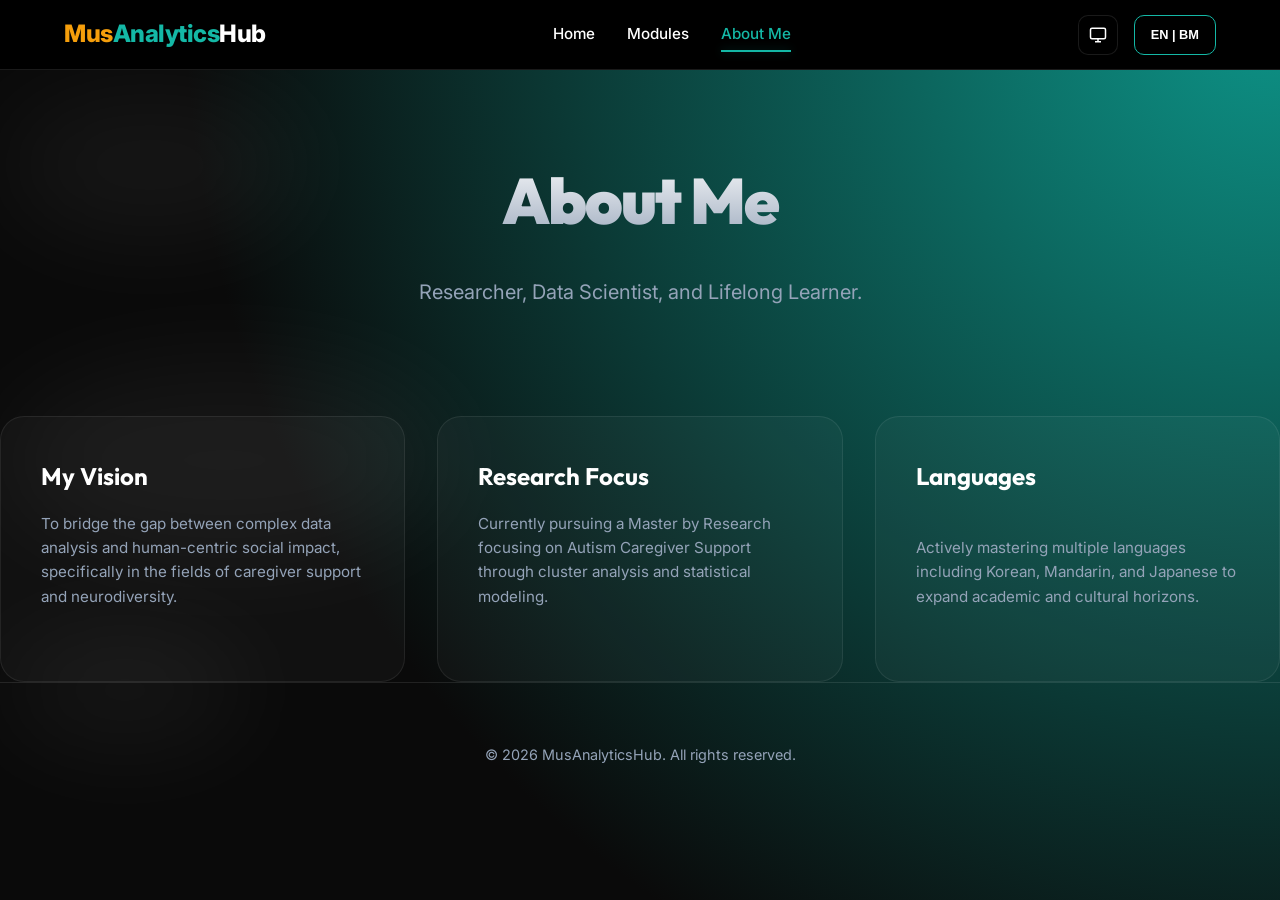
==== about.html @ 4d9532a6 "Move About Me to standalone about.html page with bilingual support" ====
<!DOCTYPE html>
<html lang="en">
<head>
    <meta charset="UTF-8">
    <meta name="viewport" content="width=device-width, initial-scale=1.0">
    <title>About Me | MusAnalyticsHub</title>
    <link rel="stylesheet" href="main.css">
</head>
<body class="weather-clear">
    <div class="weather-overlay">
        <div class="cloud" style="top: 10%; width: 300px; height: 150px; animation-duration: 40s;"></div>
        <div class="cloud" style="top: 40%; width: 450px; height: 200px; animation-duration: 65s; animation-delay: -10s;"></div>
        <div class="cloud" style="top: 70%; width: 250px; height: 120px; animation-duration: 50s; animation-delay: -5s;"></div>
    </div>

    <header>
        <a href="index.html" class="branding">
            <span class="brand-mus">Mus</span><span class="brand-analytics">Analytics</span><span class="brand-hub">Hub</span>
        </a>
        <nav>
            <a href="index.html" data-tr="home">Home</a>
            <a href="index.html#modules" data-tr="modules">Modules</a>
            <a href="about.html" class="active" data-tr="about">About Me</a>
        </nav>
        <div class="header-controls">
            <button id="view-mode-btn" class="control-btn" title="Toggle Desktop/Mobile View">
                <svg id="view-icon" width="18" height="18" viewBox="0 0 24 24" fill="none" stroke="currentColor" stroke-width="2"><rect x="2" y="3" width="20" height="14" rx="2" ry="2"></rect><line x1="8" y1="21" x2="16" y2="21"></line><line x1="12" y1="17" x2="12" y2="21"></line></svg>
            </button>
            <button id="lang-toggle-btn" class="control-btn" style="font-weight: 800; border-color: var(--accent);">EN | BM</button>
        </div>
    </header>

    <main>
        <section class="hero">
            <h1 id="hero-title" data-tr="about">About Me</h1>
            <p id="hero-desc" data-tr="aboutHeroDesc">Researcher, Data Scientist, and Lifelong Learner.</p>
        </section>

        <section class="about-content-section">
            <div class="grid" style="grid-template-columns: repeat(auto-fit, minmax(300px, 1fr));">
                <div class="card">
                    <h3 data-tr="myVision">My Vision</h3>
                    <p data-tr="visionContent">To bridge the gap between complex data analysis and human-centric social impact, specifically in the fields of caregiver support and neurodiversity.</p>
                </div>
                <div class="card">
                    <h3 data-tr="researchFocus">Research Focus</h3>
                    <p data-tr="researchContent">Currently pursuing a Master by Research focusing on Autism Caregiver Support through cluster analysis and statistical modeling.</p>
                </div>
                <div class="card">
                    <h3 data-tr="languagesTitle">Languages</h3>
                    <p data-tr="languagesContent">Actively mastering multiple languages including Korean, Mandarin, and Japanese to expand academic and cultural horizons.</p>
                </div>
            </div>
        </section>
    </main>

    <footer style="padding: 60px 5%; border-top: 1px solid var(--glass-border); text-align: center; color: var(--text-muted); font-size: 0.9rem;">
        <p>&copy; 2026 MusAnalyticsHub. All rights reserved.</p>
    </footer>

    <script src="main.js"></script>
</body>
</html>
---- main.css ----
@import url('https://fonts.googleapis.com/css2?family=Inter:wght@300;400;500;600;700;800&family=Outfit:wght@300;400;500;600;700;800;900&display=swap');

:root {
    /* Brand Colors */
    --brand-mus: #f59e0b;
    --brand-analytics: #14b8a6;
    --brand-hub: #ffffff;
    
    /* UI Colors */
    --bg-main: #0a0a0a;
    --bg-header: #000000;
    --accent: #14b8a6;
    --accent-glow: rgba(20, 184, 166, 0.3);
    --text-main: #ffffff;
    --text-muted: #94a3b8;
    --card-bg: rgba(255, 255, 255, 0.03);
    --card-border: rgba(255, 255, 255, 0.08);
    --glass-bg: rgba(0, 0, 0, 0.6);
    --glass-border: rgba(255, 255, 255, 0.1);

    /* Transitions */
    --transition: all 0.3s cubic-bezier(0.4, 0, 0.2, 1);
}

* {
    margin: 0;
    padding: 0;
    box-sizing: border-box;
}

body {
    font-family: 'Inter', sans-serif;
    background-color: var(--bg-main);
    color: var(--text-main);
    line-height: 1.6;
    overflow-x: hidden;
    min-height: 100vh;
    transition: background 1.5s ease-in-out;
    background-attachment: fixed;
    position: relative;
}

main {
    position: relative;
    z-index: 10;
}

/* Weather Backgrounds */
body.weather-clear {
    background: radial-gradient(circle at top right, #0d9488, #0a0a0a 70%);
}

body.weather-cloudy {
    background: radial-gradient(circle at top right, #475569, #0a0a0a 80%);
}

body.weather-rain {
    background: radial-gradient(circle at top right, #1e293b, #020617 90%);
}

body.weather-storm {
    background: radial-gradient(circle at top right, #312e81, #020617 100%);
}

/* Animated Weather Effects */
.weather-overlay {
    position: fixed;
    top: 0;
    left: 0;
    width: 100%;
    height: 100%;
    pointer-events: none;
    z-index: -1;
    overflow: hidden;
}

.cloud {
    position: absolute;
    background: rgba(255, 255, 255, 0.05);
    filter: blur(50px);
    border-radius: 50%;
    animation: moveClouds 60s linear infinite;
}

@keyframes moveClouds {
    from { transform: translateX(-100%) translateY(0); }
    to { transform: translateX(200%) translateY(20px); }
}

body:not(.weather-clear) .weather-overlay::after {
    content: '';
    position: absolute;
    top: 0;
    left: 0;
    width: 100%;
    height: 100%;
    background: url('https://www.transparenttextures.com/patterns/stardust.png');
    opacity: 0.1;
}

h1, h2, h3, .brand-text {
    font-family: 'Outfit', sans-serif;
}

/* Scrollbar */
::-webkit-scrollbar {
    width: 8px;
}
::-webkit-scrollbar-track {
    background: var(--bg-main);
}
::-webkit-scrollbar-thumb {
    background: var(--glass-border);
    border-radius: 10px;
}
::-webkit-scrollbar-thumb:hover {
    background: var(--accent);
}

/* Header */
header {
    background-color: var(--bg-header);
    height: 70px;
    display: flex;
    align-items: center;
    justify-content: space-between;
    padding: 0 5%;
    position: sticky;
    top: 0;
    z-index: 1000;
    border-bottom: 1px solid var(--glass-border);
    backdrop-filter: blur(10px);
}

.branding {
    font-size: 1.5rem;
    font-weight: 800;
    letter-spacing: -0.5px;
    display: flex;
    align-items: center;
    text-decoration: none;
}

.brand-mus { color: var(--brand-mus); }
.brand-analytics { color: var(--brand-analytics); }
.brand-hub { color: var(--brand-hub); }

nav {
    display: flex;
    gap: 2rem;
    align-items: center;
}

nav a {
    text-decoration: none;
    color: var(--text-main);
    font-weight: 500;
    font-size: 0.95rem;
    transition: var(--transition);
    position: relative;
}

nav a:hover {
    color: var(--accent);
}

nav a.active {
    color: var(--accent);
}

nav a.active::after {
    content: '';
    position: absolute;
    bottom: -5px;
    left: 0;
    width: 100%;
    height: 2px;
    background: var(--accent);
    box-shadow: 0 0 10px var(--accent-glow);
}

.header-controls {
    display: flex;
    gap: 1rem;
    align-items: center;
}

.control-btn {
    background: var(--glass-bg);
    border: 1px solid var(--glass-border);
    color: white;
    width: 40px;
    height: 40px;
    border-radius: 10px;
    display: flex;
    align-items: center;
    justify-content: center;
    cursor: pointer;
    transition: var(--transition);
}

.control-btn:hover {
    background: var(--accent);
    border-color: var(--accent);
    box-shadow: 0 0 15px var(--accent-glow);
}

#lang-toggle-btn {
    width: auto;
    padding: 0 1rem;
    font-size: 0.8rem;
}

/* Hero Section */
.hero {
    padding: 80px 5% 60px;
    text-align: center;
    max-width: 1200px;
    margin: 0 auto;
}

.widget-container {
    display: flex;
    justify-content: center;
    gap: 1.5rem;
    margin-bottom: 2rem;
}

.widget {
    background: var(--card-bg);
    border: 1px solid var(--glass-border);
    padding: 0.6rem 1.2rem;
    border-radius: 100px;
    font-size: 0.9rem;
    font-weight: 600;
    color: var(--accent);
    display: flex;
    align-items: center;
    gap: 0.5rem;
    backdrop-filter: blur(5px);
}

.hero h1 {
    font-size: 4rem;
    font-weight: 900;
    margin-bottom: 1.5rem;
    background: linear-gradient(to bottom, #fff 0%, #94a3b8 100%);
    -webkit-background-clip: text;
    -webkit-text-fill-color: transparent;
    letter-spacing: -2px;
}

.hero p {
    font-size: 1.25rem;
    color: var(--text-muted);
    max-width: 600px;
    margin: 0 auto 3rem;
}

/* Modules Grid */
.modules-section {
    padding: 60px 5%;
    max-width: 1400px;
    margin: 0 auto;
}

.section-header {
    display: flex;
    align-items: center;
    justify-content: space-between;
    margin-bottom: 3rem;
}

.section-header h2 {
    font-size: 2rem;
    font-weight: 700;
    display: flex;
    align-items: center;
    gap: 0.75rem;
}

.section-header h2::before {
    content: '';
    width: 40px;
    height: 4px;
    background: var(--accent);
    border-radius: 2px;
}

.grid {
    display: grid;
    grid-template-columns: repeat(auto-fit, minmax(350px, 1fr));
    gap: 2rem;
}

.card {
    background: var(--card-bg);
    border: 1px solid var(--card-border);
    border-radius: 24px;
    padding: 2.5rem;
    transition: var(--transition);
    text-decoration: none;
    color: inherit;
    position: relative;
    overflow: hidden;
    display: flex;
    flex-direction: column;
    justify-content: space-between;
}

.card:hover {
    transform: translateY(-10px);
    border-color: var(--accent);
    background: rgba(255, 255, 255, 0.05);
    box-shadow: 0 20px 40px rgba(0, 0, 0, 0.4), 0 0 20px var(--accent-glow);
}

.card::before {
    content: '';
    position: absolute;
    top: 0;
    left: 0;
    width: 100%;
    height: 100%;
    background: radial-gradient(circle at top right, var(--accent-glow), transparent 70%);
    opacity: 0;
    transition: var(--transition);
}

.card:hover::before {
    opacity: 1;
}

.card-icon {
    width: 60px;
    height: 60px;
    background: var(--glass-bg);
    border: 1px solid var(--glass-border);
    border-radius: 16px;
    display: flex;
    align-items: center;
    justify-content: center;
    margin-bottom: 2rem;
    font-size: 1.5rem;
    transition: var(--transition);
}

.card:hover .card-icon {
    background: var(--accent);
    border-color: var(--accent);
    transform: scale(1.1) rotate(5deg);
}

.card h3 {
    font-size: 1.5rem;
    margin-bottom: 1rem;
}

.card p {
    color: var(--text-muted);
    font-size: 0.95rem;
    margin-bottom: 2rem;
}

.card-footer {
    display: flex;
    align-items: center;
    gap: 0.5rem;
    font-weight: 600;
    font-size: 0.9rem;
    color: var(--accent);
}

.card-footer svg {
    transition: var(--transition);
}

.card:hover .card-footer svg {
    transform: translateX(5px);
}

/* Notes Section */
.notes-section {
    padding: 0 5% 100px;
    max-width: 1400px;
    margin: 0 auto;
}

.hub-notes-area {
    width: 100%;
    min-height: 200px;
    background: transparent;
    border: none;
    color: white;
    font-size: 1.1rem;
    font-family: inherit;
    resize: vertical;
    outline: none;
    position: relative;
    z-index: 20;
}

.hub-notes-area::placeholder {
    color: var(--text-muted);
}

/* Welcome Modal */
.welcome-overlay {
    position: fixed;
    top: 0;
    left: 0;
    width: 100%;
    height: 100%;
    background: rgba(0, 0, 0, 0.85);
    backdrop-filter: blur(15px);
    display: flex;
    align-items: center;
    justify-content: center;
    z-index: 2000;
    transition: var(--transition);
}

.welcome-overlay.hidden {
    opacity: 0;
    pointer-events: none;
    visibility: hidden;
}

.welcome-card {
    background: var(--card-bg);
    border: 1px solid var(--glass-border);
    padding: 3rem;
    border-radius: 32px;
    text-align: center;
    max-width: 450px;
    width: 90%;
    box-shadow: 0 30px 60px rgba(0, 0, 0, 0.5);
    transform: scale(0.9);
    transition: all 0.5s cubic-bezier(0.34, 1.56, 0.64, 1);
}

.welcome-overlay:not(.hidden) .welcome-card {
    transform: scale(1);
}

.welcome-card h2 {
    font-size: 2rem;
    margin-bottom: 1rem;
    color: var(--brand-analytics);
}

.welcome-card p {
    color: var(--text-muted);
    margin-bottom: 2rem;
}

.name-input-group {
    margin-bottom: 2rem;
}

.name-input {
    width: 100%;
    background: rgba(255, 255, 255, 0.05);
    border: 1px solid var(--glass-border);
    border-radius: 12px;
    padding: 1rem 1.5rem;
    color: white;
    font-size: 1.1rem;
    text-align: center;
    transition: var(--transition);
    font-family: inherit;
}

.name-input:focus {
    outline: none;
    border-color: var(--accent);
    background: rgba(255, 255, 255, 0.08);
    box-shadow: 0 0 15px var(--accent-glow);
}

.start-btn {
    width: 100%;
    background: var(--accent);
    color: black;
    border: none;
    padding: 1rem;
    border-radius: 12px;
    font-weight: 700;
    font-size: 1rem;
    cursor: pointer;
    transition: var(--transition);
    text-transform: uppercase;
    letter-spacing: 1px;
}

.start-btn:hover {
    background: white;
    transform: translateY(-2px);
    box-shadow: 0 10px 20px rgba(20, 184, 166, 0.3);
}

/* Responsive */
@media (max-width: 992px) {
    header {
        height: auto;
        padding: 1.5rem 5%;
        flex-direction: column;
        gap: 1.5rem;
    }
    
    nav {
        gap: 1rem;
    }

    .hero h1 {
        font-size: 2.8rem;
    }

    .grid {
        grid-template-columns: 1fr;
    }

    .widget-container {
        flex-direction: column;
        align-items: center;
        gap: 0.75rem;
    }
}

/* Desktop Mode Override */
body.desktop-mode {
    min-width: 1200px;
    overflow-x: auto;
}

body.desktop-mode header {
    flex-direction: row;
    height: 70px;
}

body.desktop-mode nav {
    display: flex;
}

body.desktop-mode .grid {
    grid-template-columns: repeat(auto-fit, minmax(350px, 1fr));
}

body.desktop-mode .hero h1 {
    font-size: 4rem;
}

body.desktop-mode .widget-container {
    flex-direction: row;
}
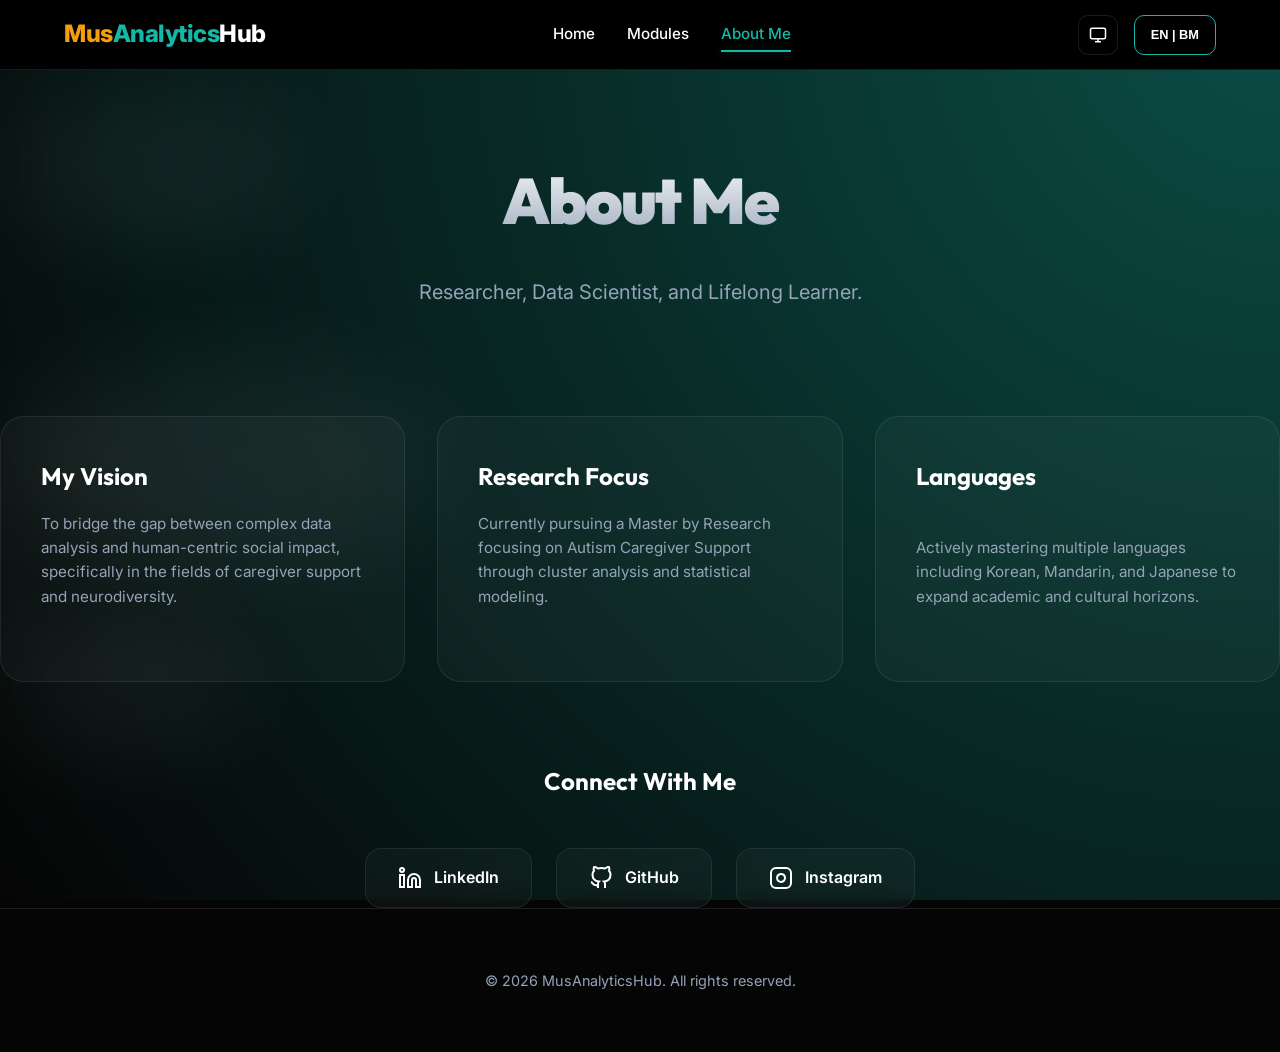
==== commit df5a91f9: "Add social media connect section to About Me page" ====
--- a/about.html
+++ b/about.html
@@ -51,6 +51,24 @@
                     <p data-tr="languagesContent">Actively mastering multiple languages including Korean, Mandarin, and Japanese to expand academic and cultural horizons.</p>
                 </div>
             </div>
+
+            <div class="social-connect" style="margin-top: 5rem; text-align: center;">
+                <h2 data-tr="connectTitle">Connect With Me</h2>
+                <div class="social-grid">
+                    <a href="https://linkedin.com/in/mus" class="social-btn" target="_blank">
+                        <svg width="24" height="24" viewBox="0 0 24 24" fill="none" stroke="currentColor" stroke-width="2"><path d="M16 8a6 6 0 0 1 6 6v7h-4v-7a2 2 0 0 0-2-2 2 2 0 0 0-2 2v7h-4v-7a6 6 0 0 1 6-6z"></path><rect x="2" y="9" width="4" height="12"></rect><circle cx="4" cy="4" r="2"></circle></svg>
+                        LinkedIn
+                    </a>
+                    <a href="https://github.com/muszyolo" class="social-btn" target="_blank">
+                        <svg width="24" height="24" viewBox="0 0 24 24" fill="none" stroke="currentColor" stroke-width="2"><path d="M9 19c-5 1.5-5-2.5-7-3m14 6v-3.87a3.37 3.37 0 0 0-.94-2.61c3.14-.35 6.44-1.54 6.44-7A5.44 5.44 0 0 0 20 4.77 5.07 5.07 0 0 0 19.91 1S18.73.65 16 2.48a13.38 13.38 0 0 0-7 0C6.27.65 5.09 1 5.09 1A5.07 5.07 0 0 0 5 4.77a5.44 5.44 0 0 0-1.5 3.78c0 5.42 3.3 6.61 6.44 7A3.37 3.37 0 0 0 9 18.13V22"></path></svg>
+                        GitHub
+                    </a>
+                    <a href="https://instagram.com/mus" class="social-btn" target="_blank">
+                        <svg width="24" height="24" viewBox="0 0 24 24" fill="none" stroke="currentColor" stroke-width="2"><rect x="2" y="2" width="20" height="20" rx="5" ry="5"></rect><path d="M16 11.37A4 4 0 1 1 12.63 8 4 4 0 0 1 16 11.37z"></path><line x1="17.5" y1="6.5" x2="17.51" y2="6.5"></line></svg>
+                        Instagram
+                    </a>
+                </div>
+            </div>
         </section>
     </main>
 
--- a/main.css
+++ b/main.css
@@ -30,14 +30,16 @@
 
 body {
     font-family: 'Inter', sans-serif;
-    background-color: var(--bg-main);
+    background-color: #050505;
     color: var(--text-main);
     line-height: 1.6;
     overflow-x: hidden;
     min-height: 100vh;
-    transition: background 1.5s ease-in-out;
+    transition: background 2s ease-in-out;
+    position: relative;
+    background-size: cover;
+    background-position: center;
     background-attachment: fixed;
-    position: relative;
 }
 
 main {
@@ -45,21 +47,21 @@
     z-index: 10;
 }
 
-/* Weather Backgrounds */
+/* Weather Backgrounds (Overlaying the wallpaper) */
 body.weather-clear {
-    background: radial-gradient(circle at top right, #0d9488, #0a0a0a 70%);
+    background-image: radial-gradient(circle at top right, rgba(20, 184, 166, 0.4), rgba(5, 5, 5, 0.9)), url('https://images.unsplash.com/photo-1518433278981-d1022198c98e?q=80&w=1920&auto=format&fit=crop');
 }
 
 body.weather-cloudy {
-    background: radial-gradient(circle at top right, #475569, #0a0a0a 80%);
+    background-image: radial-gradient(circle at top right, rgba(148, 163, 184, 0.4), rgba(5, 5, 5, 0.9)), url('https://images.unsplash.com/photo-1518433278981-d1022198c98e?q=80&w=1920&auto=format&fit=crop');
 }
 
 body.weather-rain {
-    background: radial-gradient(circle at top right, #1e293b, #020617 90%);
+    background-image: radial-gradient(circle at top right, rgba(59, 130, 246, 0.5), rgba(2, 6, 23, 0.95)), url('https://images.unsplash.com/photo-1518433278981-d1022198c98e?q=80&w=1920&auto=format&fit=crop');
 }
 
 body.weather-storm {
-    background: radial-gradient(circle at top right, #312e81, #020617 100%);
+    background-image: radial-gradient(circle at top right, rgba(139, 92, 246, 0.6), rgba(2, 6, 23, 1)), url('https://images.unsplash.com/photo-1518433278981-d1022198c98e?q=80&w=1920&auto=format&fit=crop');
 }
 
 /* Animated Weather Effects */
@@ -402,6 +404,45 @@
 
 .hub-notes-area::placeholder {
     color: var(--text-muted);
+}
+
+/* Social Media Buttons */
+.social-grid {
+    display: flex;
+    gap: 1.5rem;
+    justify-content: center;
+    margin-top: 3rem;
+    flex-wrap: wrap;
+}
+
+.social-btn {
+    display: flex;
+    align-items: center;
+    gap: 0.75rem;
+    padding: 1rem 2rem;
+    background: var(--card-bg);
+    border: 1px solid var(--card-border);
+    border-radius: 16px;
+    color: white;
+    text-decoration: none;
+    font-weight: 600;
+    transition: var(--transition);
+    backdrop-filter: blur(10px);
+}
+
+.social-btn:hover {
+    background: var(--accent-glow);
+    border-color: var(--accent);
+    transform: translateY(-5px);
+    box-shadow: 0 10px 20px rgba(0, 0, 0, 0.2);
+}
+
+.social-btn svg {
+    transition: transform 0.3s ease;
+}
+
+.social-btn:hover svg {
+    transform: scale(1.2);
 }
 
 /* Welcome Modal */
